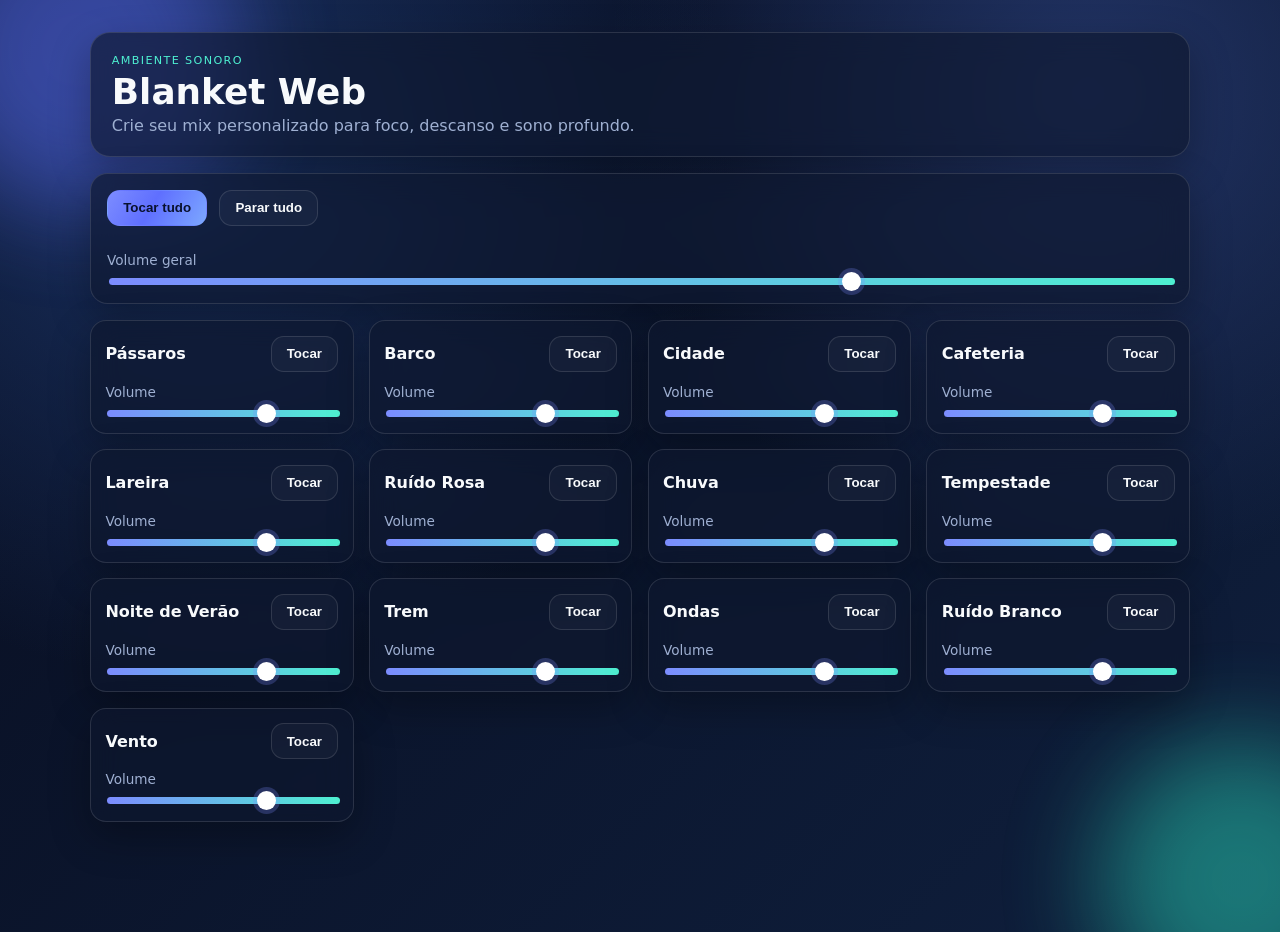
==== docs/index.html @ 37367b25 "Move web UI into docs and modernize sound mixer design" ====
<!doctype html>
<html lang="pt-BR">
  <head>
    <meta charset="UTF-8" />
    <meta name="viewport" content="width=device-width, initial-scale=1.0" />
    <title>Blanket Web</title>
    <meta
      name="description"
      content="Blanket Web: misture sons ambientes online para foco, relaxamento e sono."
    />
    <link rel="stylesheet" href="style.css" />
  </head>
  <body>
    <div class="bg-orb bg-orb--one" aria-hidden="true"></div>
    <div class="bg-orb bg-orb--two" aria-hidden="true"></div>

    <main class="app">
      <header class="app__header glass">
        <p class="eyebrow">Ambiente Sonoro</p>
        <h1>Blanket Web</h1>
        <p class="subtitle">Crie seu mix personalizado para foco, descanso e sono profundo.</p>
      </header>

      <section class="master-controls glass" aria-label="Controles gerais">
        <div class="master-controls__buttons">
          <button id="toggleAll" class="btn btn--primary" type="button">Tocar tudo</button>
          <button id="stopAll" class="btn" type="button">Parar tudo</button>
        </div>
        <label class="volume-control" for="masterVolume">
          <span>Volume geral</span>
          <input id="masterVolume" type="range" min="0" max="100" value="70" />
        </label>
      </section>

      <section>
        <ul id="soundList" class="sound-list" aria-label="Lista de sons"></ul>
      </section>
    </main>

    <template id="soundItemTemplate">
      <li class="sound-card glass">
        <div class="sound-card__top">
          <h2 class="sound-card__title"></h2>
          <button class="btn sound-card__toggle" type="button">Tocar</button>
        </div>
        <label class="volume-control">
          <span>Volume</span>
          <input class="sound-card__volume" type="range" min="0" max="100" value="70" />
        </label>
      </li>
    </template>

    <script src="script.js"></script>
  </body>
</html>
---- docs/style.css ----
:root {
  color-scheme: dark;
  --bg-1: #080d1f;
  --bg-2: #0f1f3d;
  --text: #f8fafc;
  --muted: #9fb0d2;
  --accent: #7c8cff;
  --accent-2: #4ef0d1;
  --border: rgba(255, 255, 255, 0.12);
}

* {
  box-sizing: border-box;
}

body {
  margin: 0;
  min-height: 100vh;
  font-family: Inter, system-ui, -apple-system, Segoe UI, Roboto, sans-serif;
  color: var(--text);
  background: radial-gradient(circle at 15% 15%, #1a3263, transparent 40%),
    radial-gradient(circle at 85% 10%, #223466, transparent 35%),
    linear-gradient(135deg, var(--bg-1), var(--bg-2));
  position: relative;
  overflow-x: hidden;
}

.bg-orb {
  position: fixed;
  border-radius: 50%;
  filter: blur(50px);
  z-index: -1;
  opacity: 0.45;
  animation: float 16s ease-in-out infinite;
}

.bg-orb--one {
  width: 320px;
  height: 320px;
  background: #5f6fff;
  top: -110px;
  left: -80px;
}

.bg-orb--two {
  width: 280px;
  height: 280px;
  background: #2ae2bf;
  bottom: -120px;
  right: -100px;
  animation-delay: -6s;
}

.app {
  width: min(1100px, 92vw);
  margin: 2rem auto;
  display: grid;
  gap: 1rem;
}

.glass {
  background: rgba(14, 24, 47, 0.65);
  border: 1px solid var(--border);
  backdrop-filter: blur(14px);
  box-shadow: 0 15px 40px rgba(0, 0, 0, 0.3);
}

.app__header {
  border-radius: 1.25rem;
  padding: 1.3rem;
}

.eyebrow {
  margin: 0;
  text-transform: uppercase;
  letter-spacing: 0.12em;
  font-size: 0.7rem;
  color: var(--accent-2);
}

.app__header h1 {
  margin: 0.25rem 0;
  font-size: clamp(1.7rem, 2.8vw, 2.5rem);
}

.subtitle {
  margin: 0;
  color: var(--muted);
}

.master-controls {
  border-radius: 1.1rem;
  padding: 1rem;
  display: grid;
  gap: 0.9rem;
}

.master-controls__buttons {
  display: flex;
  gap: 0.75rem;
  flex-wrap: wrap;
}

.btn {
  border: 1px solid var(--border);
  border-radius: 0.8rem;
  background: rgba(255, 255, 255, 0.03);
  color: var(--text);
  padding: 0.6rem 0.95rem;
  font-weight: 600;
  cursor: pointer;
  transition: transform 180ms ease, background-color 180ms ease, border-color 180ms ease;
}

.btn:hover {
  transform: translateY(-1px);
  border-color: rgba(255, 255, 255, 0.25);
}

.btn--primary {
  background: linear-gradient(120deg, var(--accent), #5f6fff 45%, #7da8ff);
  border-color: transparent;
  color: #09112e;
}

.sound-list {
  list-style: none;
  margin: 0;
  padding: 0;
  display: grid;
  grid-template-columns: repeat(auto-fill, minmax(250px, 1fr));
  gap: 0.95rem;
}

.sound-card {
  border-radius: 1rem;
  padding: 0.9rem;
  transform: translateY(8px);
  opacity: 0;
  animation: cardIn 450ms ease forwards;
}

.sound-card__top {
  display: flex;
  justify-content: space-between;
  align-items: center;
  gap: 0.7rem;
}

.sound-card__title {
  margin: 0;
  font-size: 1rem;
}

.sound-card__toggle.is-playing {
  background: linear-gradient(120deg, #25d39d, #22c55e);
  border-color: transparent;
  color: #07271f;
}

.volume-control {
  display: grid;
  gap: 0.5rem;
  margin-top: 0.75rem;
  color: var(--muted);
  font-size: 0.85rem;
}

input[type='range'] {
  -webkit-appearance: none;
  appearance: none;
  width: 100%;
  height: 7px;
  border-radius: 100px;
  background: linear-gradient(90deg, var(--accent), var(--accent-2));
  background-size: 100% 100%;
  outline: none;
}

input[type='range']::-webkit-slider-thumb {
  -webkit-appearance: none;
  appearance: none;
  width: 19px;
  height: 19px;
  border-radius: 50%;
  background: #ffffff;
  box-shadow: 0 0 0 4px rgba(124, 140, 255, 0.25);
}

input[type='range']::-moz-range-thumb {
  width: 19px;
  height: 19px;
  border-radius: 50%;
  border: none;
  background: #ffffff;
  box-shadow: 0 0 0 4px rgba(124, 140, 255, 0.25);
}

@keyframes float {
  0%,
  100% { transform: translateY(0); }
  50% { transform: translateY(18px); }
}

@keyframes cardIn {
  to {
    opacity: 1;
    transform: translateY(0);
  }
}

@media (max-width: 680px) {
  .app {
    margin: 1.1rem auto;
  }

  .master-controls__buttons .btn {
    flex: 1;
  }
}
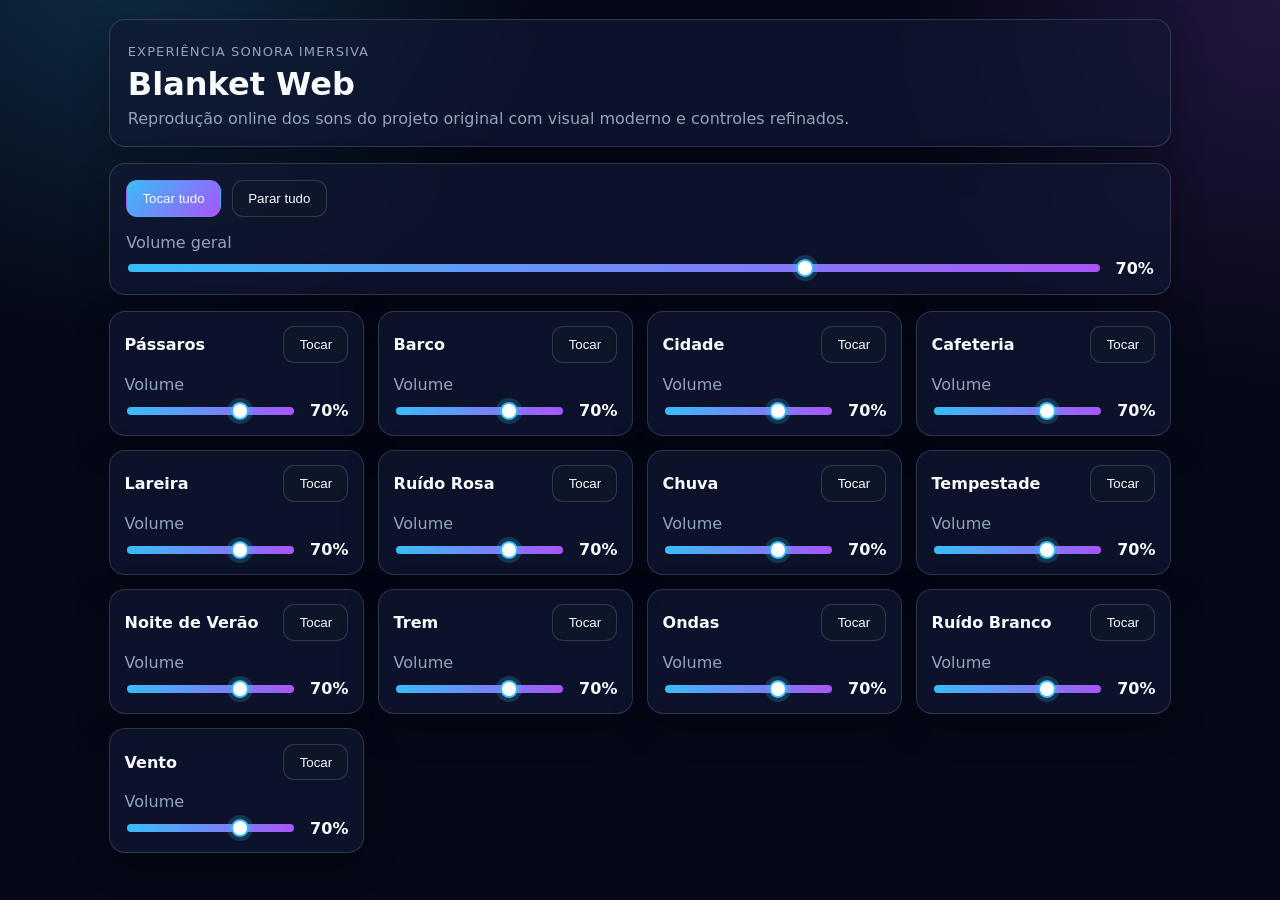
==== commit 1cedc359: "Move web UI to docs and modernize sound mixer design" ====
--- a/docs/index.html
+++ b/docs/index.html
@@ -11,24 +11,25 @@
     <link rel="stylesheet" href="style.css" />
   </head>
   <body>
-    <div class="bg-orb bg-orb--one" aria-hidden="true"></div>
-    <div class="bg-orb bg-orb--two" aria-hidden="true"></div>
-
     <main class="app">
       <header class="app__header glass">
-        <p class="eyebrow">Ambiente Sonoro</p>
+        <p class="eyebrow">Experiência sonora imersiva</p>
         <h1>Blanket Web</h1>
-        <p class="subtitle">Crie seu mix personalizado para foco, descanso e sono profundo.</p>
+        <p>Reprodução online dos sons do projeto original com visual moderno e controles refinados.</p>
       </header>
 
       <section class="master-controls glass" aria-label="Controles gerais">
-        <div class="master-controls__buttons">
+        <div class="master-controls__actions">
           <button id="toggleAll" class="btn btn--primary" type="button">Tocar tudo</button>
           <button id="stopAll" class="btn" type="button">Parar tudo</button>
         </div>
-        <label class="volume-control" for="masterVolume">
+
+        <label class="master-volume" for="masterVolume">
           <span>Volume geral</span>
-          <input id="masterVolume" type="range" min="0" max="100" value="70" />
+          <div class="range-wrap">
+            <input id="masterVolume" type="range" min="0" max="100" value="70" />
+            <output id="masterVolumeValue" for="masterVolume">70%</output>
+          </div>
         </label>
       </section>
 
@@ -43,9 +44,12 @@
           <h2 class="sound-card__title"></h2>
           <button class="btn sound-card__toggle" type="button">Tocar</button>
         </div>
-        <label class="volume-control">
+        <label class="sound-card__volume-wrap">
           <span>Volume</span>
-          <input class="sound-card__volume" type="range" min="0" max="100" value="70" />
+          <div class="range-wrap">
+            <input class="sound-card__volume" type="range" min="0" max="100" value="70" />
+            <output class="sound-card__volume-value">70%</output>
+          </div>
         </label>
       </li>
     </template>
--- a/docs/style.css
+++ b/docs/style.css
@@ -1,126 +1,75 @@
 :root {
   color-scheme: dark;
-  --bg-1: #080d1f;
-  --bg-2: #0f1f3d;
+  --bg: #050816;
+  --surface: rgba(18, 26, 53, 0.65);
+  --surface-hover: rgba(30, 44, 88, 0.72);
+  --border: rgba(148, 163, 184, 0.25);
   --text: #f8fafc;
-  --muted: #9fb0d2;
-  --accent: #7c8cff;
-  --accent-2: #4ef0d1;
-  --border: rgba(255, 255, 255, 0.12);
+  --muted: #94a3b8;
+  --accent: #38bdf8;
+  --accent-2: #a855f7;
+  --success: #34d399;
 }
 
-* {
-  box-sizing: border-box;
-}
+* { box-sizing: border-box; }
 
 body {
   margin: 0;
   min-height: 100vh;
   font-family: Inter, system-ui, -apple-system, Segoe UI, Roboto, sans-serif;
+  background:
+    radial-gradient(45rem 45rem at 10% -10%, rgba(56, 189, 248, 0.22), transparent 60%),
+    radial-gradient(45rem 45rem at 100% 0%, rgba(168, 85, 247, 0.18), transparent 55%),
+    var(--bg);
   color: var(--text);
-  background: radial-gradient(circle at 15% 15%, #1a3263, transparent 40%),
-    radial-gradient(circle at 85% 10%, #223466, transparent 35%),
-    linear-gradient(135deg, var(--bg-1), var(--bg-2));
-  position: relative;
-  overflow-x: hidden;
-}
-
-.bg-orb {
-  position: fixed;
-  border-radius: 50%;
-  filter: blur(50px);
-  z-index: -1;
-  opacity: 0.45;
-  animation: float 16s ease-in-out infinite;
-}
-
-.bg-orb--one {
-  width: 320px;
-  height: 320px;
-  background: #5f6fff;
-  top: -110px;
-  left: -80px;
-}
-
-.bg-orb--two {
-  width: 280px;
-  height: 280px;
-  background: #2ae2bf;
-  bottom: -120px;
-  right: -100px;
-  animation-delay: -6s;
 }
 
 .app {
-  width: min(1100px, 92vw);
-  margin: 2rem auto;
+  max-width: 1100px;
+  margin: 0 auto;
+  padding: 1.2rem;
   display: grid;
   gap: 1rem;
 }
 
 .glass {
-  background: rgba(14, 24, 47, 0.65);
+  background: var(--surface);
   border: 1px solid var(--border);
-  backdrop-filter: blur(14px);
-  box-shadow: 0 15px 40px rgba(0, 0, 0, 0.3);
+  border-radius: 1rem;
+  backdrop-filter: blur(8px);
+  box-shadow: 0 12px 35px rgba(0, 0, 0, 0.25);
 }
 
 .app__header {
-  border-radius: 1.25rem;
-  padding: 1.3rem;
+  padding: 1.1rem;
+  animation: riseIn 0.55s ease;
+}
+.eyebrow { color: var(--accent); margin: 0; font-size: 0.82rem; text-transform: uppercase; letter-spacing: 0.08em; }
+.app__header h1 { margin: 0.35rem 0 0; }
+.app__header p { margin: 0.4rem 0 0; color: var(--muted); }
+
+.master-controls {
+  padding: 1rem;
+  display: grid;
+  gap: 1rem;
+  animation: riseIn 0.65s ease;
 }
 
-.eyebrow {
-  margin: 0;
-  text-transform: uppercase;
-  letter-spacing: 0.12em;
-  font-size: 0.7rem;
-  color: var(--accent-2);
-}
-
-.app__header h1 {
-  margin: 0.25rem 0;
-  font-size: clamp(1.7rem, 2.8vw, 2.5rem);
-}
-
-.subtitle {
-  margin: 0;
-  color: var(--muted);
-}
-
-.master-controls {
-  border-radius: 1.1rem;
-  padding: 1rem;
-  display: grid;
-  gap: 0.9rem;
-}
-
-.master-controls__buttons {
-  display: flex;
-  gap: 0.75rem;
-  flex-wrap: wrap;
-}
+.master-controls__actions { display: flex; flex-wrap: wrap; gap: 0.7rem; }
 
 .btn {
   border: 1px solid var(--border);
-  border-radius: 0.8rem;
-  background: rgba(255, 255, 255, 0.03);
+  background: rgba(15, 23, 42, 0.75);
   color: var(--text);
-  padding: 0.6rem 0.95rem;
-  font-weight: 600;
+  border-radius: 0.7rem;
+  padding: 0.62rem 0.95rem;
   cursor: pointer;
-  transition: transform 180ms ease, background-color 180ms ease, border-color 180ms ease;
+  transition: transform 0.2s ease, box-shadow 0.2s ease, background-color 0.2s ease;
 }
-
-.btn:hover {
-  transform: translateY(-1px);
-  border-color: rgba(255, 255, 255, 0.25);
-}
-
+.btn:hover { transform: translateY(-1px); box-shadow: 0 6px 20px rgba(56, 189, 248, 0.2); }
 .btn--primary {
-  background: linear-gradient(120deg, var(--accent), #5f6fff 45%, #7da8ff);
   border-color: transparent;
-  color: #09112e;
+  background: linear-gradient(135deg, var(--accent), var(--accent-2));
 }
 
 .sound-list {
@@ -128,93 +77,92 @@
   margin: 0;
   padding: 0;
   display: grid;
+  gap: 0.9rem;
   grid-template-columns: repeat(auto-fill, minmax(250px, 1fr));
-  gap: 0.95rem;
 }
 
 .sound-card {
-  border-radius: 1rem;
   padding: 0.9rem;
-  transform: translateY(8px);
-  opacity: 0;
-  animation: cardIn 450ms ease forwards;
+  display: grid;
+  gap: 0.75rem;
+  transition: transform 0.2s ease, background-color 0.2s ease, border-color 0.2s ease;
+  animation: riseIn 0.5s ease both;
+}
+.sound-card:hover {
+  transform: translateY(-3px);
+  background: var(--surface-hover);
+}
+.sound-card.is-playing {
+  border-color: rgba(52, 211, 153, 0.65);
+  box-shadow: 0 0 0 1px rgba(52, 211, 153, 0.25), 0 14px 30px rgba(16, 185, 129, 0.15);
 }
 
 .sound-card__top {
   display: flex;
   justify-content: space-between;
   align-items: center;
-  gap: 0.7rem;
+  gap: 0.5rem;
+}
+.sound-card__title { margin: 0; font-size: 1rem; }
+
+.sound-card__toggle.is-playing {
+  background: rgba(16, 185, 129, 0.25);
+  border-color: rgba(52, 211, 153, 0.75);
 }
 
-.sound-card__title {
-  margin: 0;
-  font-size: 1rem;
+.sound-card__volume-wrap,
+.master-volume {
+  display: grid;
+  gap: 0.45rem;
+  color: var(--muted);
 }
 
-.sound-card__toggle.is-playing {
-  background: linear-gradient(120deg, #25d39d, #22c55e);
-  border-color: transparent;
-  color: #07271f;
+.range-wrap {
+  display: grid;
+  grid-template-columns: 1fr auto;
+  gap: 0.7rem;
+  align-items: center;
 }
 
-.volume-control {
-  display: grid;
-  gap: 0.5rem;
-  margin-top: 0.75rem;
-  color: var(--muted);
-  font-size: 0.85rem;
+output {
+  min-width: 2.8rem;
+  text-align: right;
+  font-weight: 600;
+  color: var(--text);
 }
 
 input[type='range'] {
-  -webkit-appearance: none;
+  width: 100%;
   appearance: none;
-  width: 100%;
-  height: 7px;
-  border-radius: 100px;
+  height: 8px;
+  border-radius: 999px;
   background: linear-gradient(90deg, var(--accent), var(--accent-2));
-  background-size: 100% 100%;
   outline: none;
 }
-
 input[type='range']::-webkit-slider-thumb {
-  -webkit-appearance: none;
   appearance: none;
-  width: 19px;
-  height: 19px;
+  width: 18px;
+  height: 18px;
   border-radius: 50%;
-  background: #ffffff;
-  box-shadow: 0 0 0 4px rgba(124, 140, 255, 0.25);
+  background: #fff;
+  border: 2px solid var(--accent);
+  box-shadow: 0 0 0 4px rgba(56, 189, 248, 0.2);
+}
+input[type='range']::-moz-range-thumb {
+  width: 18px;
+  height: 18px;
+  border-radius: 50%;
+  background: #fff;
+  border: 2px solid var(--accent);
+  box-shadow: 0 0 0 4px rgba(56, 189, 248, 0.2);
 }
 
-input[type='range']::-moz-range-thumb {
-  width: 19px;
-  height: 19px;
-  border-radius: 50%;
-  border: none;
-  background: #ffffff;
-  box-shadow: 0 0 0 4px rgba(124, 140, 255, 0.25);
+@keyframes riseIn {
+  from { opacity: 0; transform: translateY(12px); }
+  to { opacity: 1; transform: translateY(0); }
 }
 
-@keyframes float {
-  0%,
-  100% { transform: translateY(0); }
-  50% { transform: translateY(18px); }
+@media (max-width: 640px) {
+  .btn { width: 100%; }
+  .master-controls__actions { display: grid; grid-template-columns: 1fr; }
 }
-
-@keyframes cardIn {
-  to {
-    opacity: 1;
-    transform: translateY(0);
-  }
-}
-
-@media (max-width: 680px) {
-  .app {
-    margin: 1.1rem auto;
-  }
-
-  .master-controls__buttons .btn {
-    flex: 1;
-  }
-}
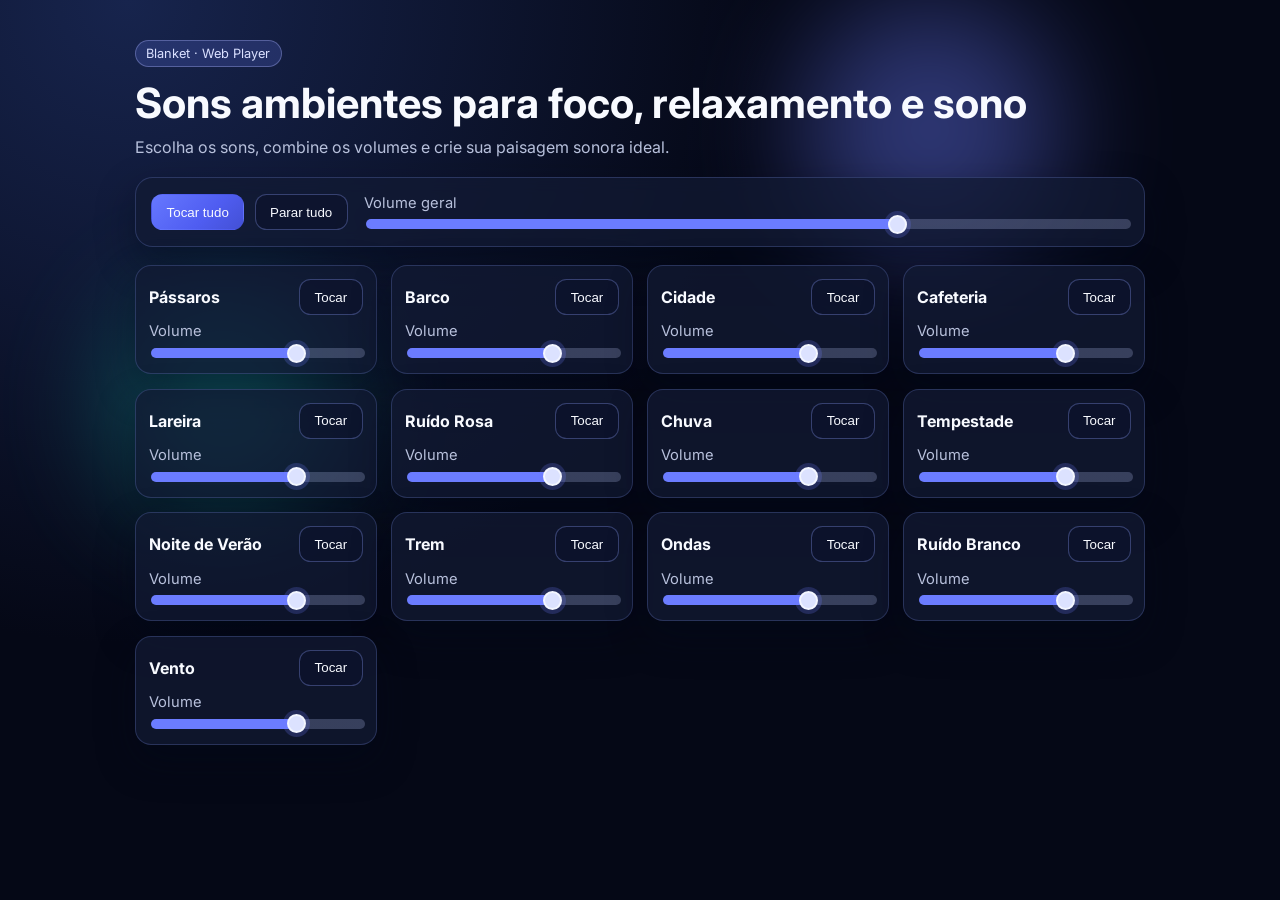
==== commit 5c7b2ed4: "Move web player to docs and modernize UI" ====
--- a/docs/index.html
+++ b/docs/index.html
@@ -8,28 +8,36 @@
       name="description"
       content="Blanket Web: misture sons ambientes online para foco, relaxamento e sono."
     />
+    <link rel="preconnect" href="https://fonts.googleapis.com" />
+    <link rel="preconnect" href="https://fonts.gstatic.com" crossorigin />
+    <link
+      href="https://fonts.googleapis.com/css2?family=Inter:wght@400;500;600;700&display=swap"
+      rel="stylesheet"
+    />
     <link rel="stylesheet" href="style.css" />
   </head>
   <body>
     <main class="app">
-      <header class="app__header glass">
-        <p class="eyebrow">Experiência sonora imersiva</p>
-        <h1>Blanket Web</h1>
-        <p>Reprodução online dos sons do projeto original com visual moderno e controles refinados.</p>
+      <div class="bg-orb bg-orb--a" aria-hidden="true"></div>
+      <div class="bg-orb bg-orb--b" aria-hidden="true"></div>
+
+      <header class="app__header">
+        <p class="app__badge">Blanket · Web Player</p>
+        <h1>Sons ambientes para foco, relaxamento e sono</h1>
+        <p class="app__subtitle">
+          Escolha os sons, combine os volumes e crie sua paisagem sonora ideal.
+        </p>
       </header>
 
-      <section class="master-controls glass" aria-label="Controles gerais">
+      <section class="master-controls" aria-label="Controles gerais">
         <div class="master-controls__actions">
           <button id="toggleAll" class="btn btn--primary" type="button">Tocar tudo</button>
           <button id="stopAll" class="btn" type="button">Parar tudo</button>
         </div>
 
-        <label class="master-volume" for="masterVolume">
+        <label class="volume-group" for="masterVolume">
           <span>Volume geral</span>
-          <div class="range-wrap">
-            <input id="masterVolume" type="range" min="0" max="100" value="70" />
-            <output id="masterVolumeValue" for="masterVolume">70%</output>
-          </div>
+          <input id="masterVolume" class="volume-slider" type="range" min="0" max="100" value="70" />
         </label>
       </section>
 
@@ -39,17 +47,14 @@
     </main>
 
     <template id="soundItemTemplate">
-      <li class="sound-card glass">
+      <li class="sound-card">
         <div class="sound-card__top">
           <h2 class="sound-card__title"></h2>
           <button class="btn sound-card__toggle" type="button">Tocar</button>
         </div>
-        <label class="sound-card__volume-wrap">
+        <label class="volume-group">
           <span>Volume</span>
-          <div class="range-wrap">
-            <input class="sound-card__volume" type="range" min="0" max="100" value="70" />
-            <output class="sound-card__volume-value">70%</output>
-          </div>
+          <input class="sound-card__volume volume-slider" type="range" min="0" max="100" value="70" />
         </label>
       </li>
     </template>
--- a/docs/style.css
+++ b/docs/style.css
@@ -1,75 +1,126 @@
 :root {
   color-scheme: dark;
   --bg: #050816;
-  --surface: rgba(18, 26, 53, 0.65);
-  --surface-hover: rgba(30, 44, 88, 0.72);
-  --border: rgba(148, 163, 184, 0.25);
-  --text: #f8fafc;
-  --muted: #94a3b8;
-  --accent: #38bdf8;
-  --accent-2: #a855f7;
-  --success: #34d399;
-}
-
-* { box-sizing: border-box; }
+  --bg-soft: #111830;
+  --surface: rgba(18, 26, 52, 0.74);
+  --surface-border: rgba(138, 161, 255, 0.22);
+  --text: #f8faff;
+  --muted: #b8c1dc;
+  --accent: #6b7cff;
+  --accent-2: #14b8a6;
+  --shadow: 0 16px 38px rgba(3, 8, 24, 0.45);
+}
+
+* {
+  box-sizing: border-box;
+}
 
 body {
   margin: 0;
   min-height: 100vh;
   font-family: Inter, system-ui, -apple-system, Segoe UI, Roboto, sans-serif;
-  background:
-    radial-gradient(45rem 45rem at 10% -10%, rgba(56, 189, 248, 0.22), transparent 60%),
-    radial-gradient(45rem 45rem at 100% 0%, rgba(168, 85, 247, 0.18), transparent 55%),
-    var(--bg);
+  background: radial-gradient(circle at 10% 0%, #17244d 0%, var(--bg) 44%);
   color: var(--text);
 }
 
 .app {
-  max-width: 1100px;
+  position: relative;
+  max-width: 1050px;
   margin: 0 auto;
-  padding: 1.2rem;
+  padding: 2.5rem 1.25rem 2rem;
+}
+
+.bg-orb {
+  position: absolute;
+  border-radius: 50%;
+  filter: blur(58px);
+  pointer-events: none;
+  opacity: 0.4;
+  animation: drift 14s ease-in-out infinite alternate;
+}
+
+.bg-orb--a {
+  width: 260px;
+  height: 260px;
+  right: 10%;
+  top: 0;
+  background: var(--accent);
+}
+
+.bg-orb--b {
+  width: 220px;
+  height: 220px;
+  left: 0;
+  top: 38%;
+  background: var(--accent-2);
+  animation-delay: 2.8s;
+}
+
+.app__header {
+  margin-bottom: 1.3rem;
+  animation: riseIn 0.65s ease both;
+}
+
+.app__badge {
+  margin: 0;
+  width: fit-content;
+  padding: 0.3rem 0.65rem;
+  border-radius: 999px;
+  background: rgba(107, 124, 255, 0.2);
+  border: 1px solid rgba(174, 184, 255, 0.35);
+  color: #dae0ff;
+  font-size: 0.8rem;
+}
+
+.app__header h1 {
+  margin: 0.7rem 0 0;
+  font-size: clamp(1.6rem, 1.2rem + 2.3vw, 2.6rem);
+}
+
+.app__subtitle {
+  margin-top: 0.55rem;
+  color: var(--muted);
+  max-width: 62ch;
+}
+
+.master-controls {
   display: grid;
   gap: 1rem;
-}
-
-.glass {
+  grid-template-columns: auto 1fr;
+  align-items: center;
   background: var(--surface);
-  border: 1px solid var(--border);
-  border-radius: 1rem;
+  border: 1px solid var(--surface-border);
+  border-radius: 1.1rem;
   backdrop-filter: blur(8px);
-  box-shadow: 0 12px 35px rgba(0, 0, 0, 0.25);
-}
-
-.app__header {
-  padding: 1.1rem;
-  animation: riseIn 0.55s ease;
-}
-.eyebrow { color: var(--accent); margin: 0; font-size: 0.82rem; text-transform: uppercase; letter-spacing: 0.08em; }
-.app__header h1 { margin: 0.35rem 0 0; }
-.app__header p { margin: 0.4rem 0 0; color: var(--muted); }
-
-.master-controls {
-  padding: 1rem;
-  display: grid;
-  gap: 1rem;
-  animation: riseIn 0.65s ease;
-}
-
-.master-controls__actions { display: flex; flex-wrap: wrap; gap: 0.7rem; }
+  box-shadow: var(--shadow);
+  padding: 0.95rem;
+  margin-bottom: 1.1rem;
+  animation: riseIn 0.7s ease both;
+}
+
+.master-controls__actions {
+  display: flex;
+  gap: 0.65rem;
+}
 
 .btn {
-  border: 1px solid var(--border);
-  background: rgba(15, 23, 42, 0.75);
+  border: 1px solid rgba(143, 163, 255, 0.32);
+  background: rgba(13, 20, 44, 0.64);
   color: var(--text);
-  border-radius: 0.7rem;
-  padding: 0.62rem 0.95rem;
+  border-radius: 0.72rem;
+  padding: 0.6rem 0.9rem;
   cursor: pointer;
-  transition: transform 0.2s ease, box-shadow 0.2s ease, background-color 0.2s ease;
-}
-.btn:hover { transform: translateY(-1px); box-shadow: 0 6px 20px rgba(56, 189, 248, 0.2); }
+  transition: transform 120ms ease, background 180ms ease, border-color 180ms ease;
+}
+
+.btn:hover {
+  transform: translateY(-1px);
+  background: rgba(23, 31, 66, 0.85);
+}
+
 .btn--primary {
   border-color: transparent;
-  background: linear-gradient(135deg, var(--accent), var(--accent-2));
+  background: linear-gradient(135deg, #6678ff, #4f5df1 60%, #4350d5);
 }
 
 .sound-list {
@@ -78,23 +129,16 @@
   padding: 0;
   display: grid;
   gap: 0.9rem;
-  grid-template-columns: repeat(auto-fill, minmax(250px, 1fr));
+  grid-template-columns: repeat(auto-fill, minmax(235px, 1fr));
 }
 
 .sound-card {
-  padding: 0.9rem;
-  display: grid;
-  gap: 0.75rem;
-  transition: transform 0.2s ease, background-color 0.2s ease, border-color 0.2s ease;
+  background: var(--surface);
+  border: 1px solid var(--surface-border);
+  border-radius: 1rem;
+  padding: 0.82rem;
+  box-shadow: var(--shadow);
   animation: riseIn 0.5s ease both;
-}
-.sound-card:hover {
-  transform: translateY(-3px);
-  background: var(--surface-hover);
-}
-.sound-card.is-playing {
-  border-color: rgba(52, 211, 153, 0.65);
-  box-shadow: 0 0 0 1px rgba(52, 211, 153, 0.25), 0 14px 30px rgba(16, 185, 129, 0.15);
 }
 
 .sound-card__top {
@@ -102,67 +146,93 @@
   justify-content: space-between;
   align-items: center;
   gap: 0.5rem;
-}
-.sound-card__title { margin: 0; font-size: 1rem; }
+  margin-bottom: 0.45rem;
+}
+
+.sound-card__title {
+  margin: 0;
+  font-size: 1rem;
+}
 
 .sound-card__toggle.is-playing {
-  background: rgba(16, 185, 129, 0.25);
-  border-color: rgba(52, 211, 153, 0.75);
-}
-
-.sound-card__volume-wrap,
-.master-volume {
+  background: linear-gradient(145deg, #059669, #10b981);
+  border-color: rgba(94, 246, 184, 0.45);
+}
+
+.volume-group {
   display: grid;
-  gap: 0.45rem;
+  gap: 0.35rem;
   color: var(--muted);
-}
-
-.range-wrap {
-  display: grid;
-  grid-template-columns: 1fr auto;
-  gap: 0.7rem;
-  align-items: center;
-}
-
-output {
-  min-width: 2.8rem;
-  text-align: right;
-  font-weight: 600;
-  color: var(--text);
-}
-
-input[type='range'] {
+  font-size: 0.92rem;
+}
+
+.volume-slider {
   width: 100%;
   appearance: none;
-  height: 8px;
+  height: 10px;
   border-radius: 999px;
-  background: linear-gradient(90deg, var(--accent), var(--accent-2));
+  background: linear-gradient(
+    90deg,
+    var(--accent) 0%,
+    var(--accent) var(--fill, 70%),
+    rgba(182, 194, 240, 0.25) var(--fill, 70%),
+    rgba(182, 194, 240, 0.25) 100%
+  );
   outline: none;
 }
-input[type='range']::-webkit-slider-thumb {
+
+.volume-slider::-webkit-slider-thumb {
   appearance: none;
-  width: 18px;
-  height: 18px;
+  width: 19px;
+  height: 19px;
   border-radius: 50%;
-  background: #fff;
-  border: 2px solid var(--accent);
-  box-shadow: 0 0 0 4px rgba(56, 189, 248, 0.2);
-}
-input[type='range']::-moz-range-thumb {
-  width: 18px;
-  height: 18px;
+  border: 2px solid #f3f6ff;
+  background: #dce2ff;
+  box-shadow: 0 0 0 4px rgba(108, 124, 255, 0.22);
+}
+
+.volume-slider::-moz-range-thumb {
+  width: 19px;
+  height: 19px;
   border-radius: 50%;
-  background: #fff;
-  border: 2px solid var(--accent);
-  box-shadow: 0 0 0 4px rgba(56, 189, 248, 0.2);
+  border: 2px solid #f3f6ff;
+  background: #dce2ff;
+  box-shadow: 0 0 0 4px rgba(108, 124, 255, 0.22);
 }
 
 @keyframes riseIn {
-  from { opacity: 0; transform: translateY(12px); }
-  to { opacity: 1; transform: translateY(0); }
-}
-
-@media (max-width: 640px) {
-  .btn { width: 100%; }
-  .master-controls__actions { display: grid; grid-template-columns: 1fr; }
-}
+  from {
+    opacity: 0;
+    transform: translateY(12px);
+  }
+
+  to {
+    opacity: 1;
+    transform: translateY(0);
+  }
+}
+
+@keyframes drift {
+  from {
+    transform: translate3d(0, 0, 0) scale(0.96);
+  }
+
+  to {
+    transform: translate3d(8px, 20px, 0) scale(1.06);
+  }
+}
+
+@media (max-width: 700px) {
+  .master-controls {
+    grid-template-columns: 1fr;
+  }
+
+  .master-controls__actions {
+    display: grid;
+    grid-template-columns: 1fr;
+  }
+
+  .btn {
+    width: 100%;
+  }
+}
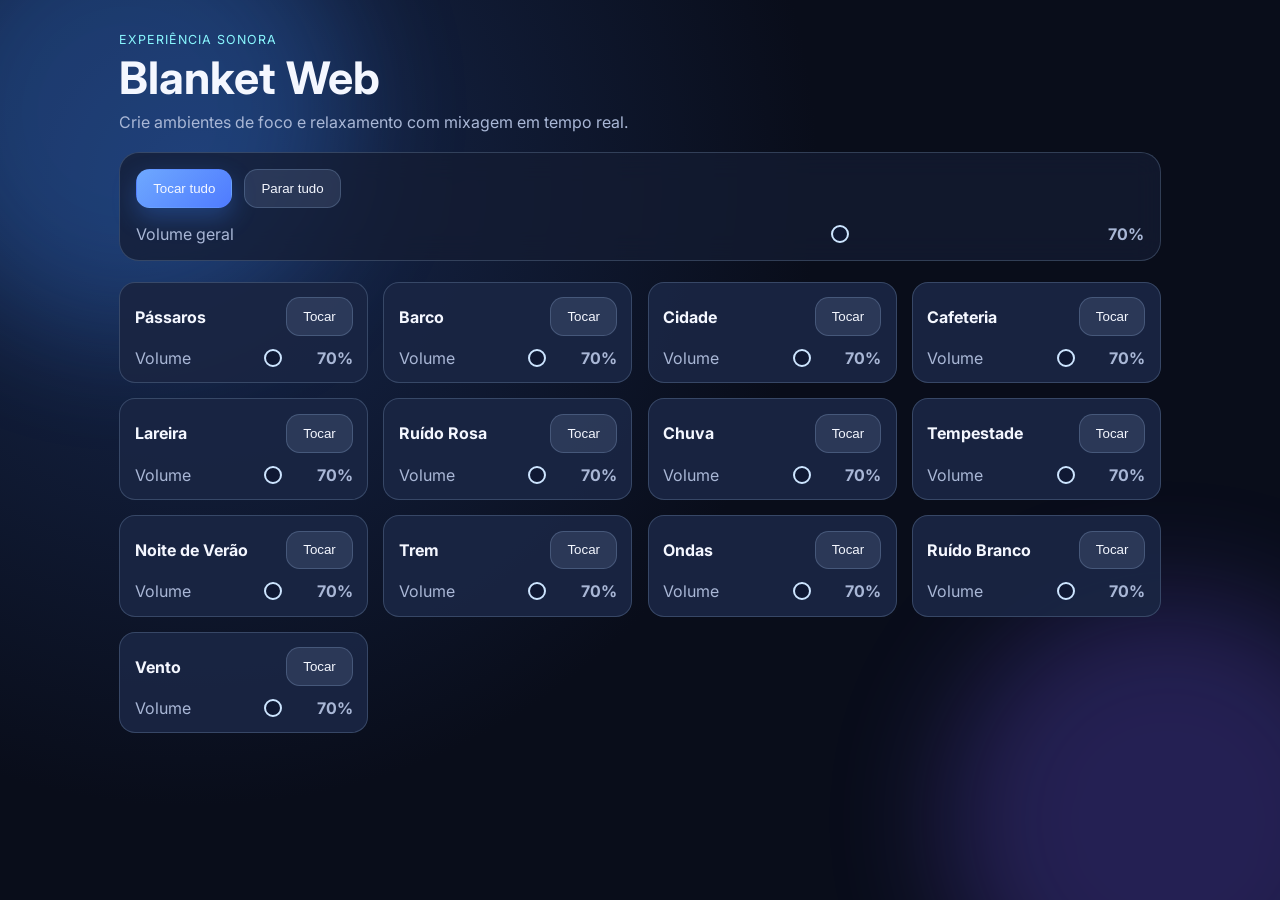
==== commit c53b0384: "Move web files to docs and modernize UI" ====
--- a/docs/index.html
+++ b/docs/index.html
@@ -17,27 +17,25 @@
     <link rel="stylesheet" href="style.css" />
   </head>
   <body>
+    <div class="bg-glow bg-glow--1" aria-hidden="true"></div>
+    <div class="bg-glow bg-glow--2" aria-hidden="true"></div>
+
     <main class="app">
-      <div class="bg-orb bg-orb--a" aria-hidden="true"></div>
-      <div class="bg-orb bg-orb--b" aria-hidden="true"></div>
-
       <header class="app__header">
-        <p class="app__badge">Blanket · Web Player</p>
-        <h1>Sons ambientes para foco, relaxamento e sono</h1>
-        <p class="app__subtitle">
-          Escolha os sons, combine os volumes e crie sua paisagem sonora ideal.
-        </p>
+        <p class="eyebrow">Experiência sonora</p>
+        <h1>Blanket Web</h1>
+        <p class="lead">Crie ambientes de foco e relaxamento com mixagem em tempo real.</p>
       </header>
 
       <section class="master-controls" aria-label="Controles gerais">
-        <div class="master-controls__actions">
+        <div class="master-controls__buttons">
           <button id="toggleAll" class="btn btn--primary" type="button">Tocar tudo</button>
-          <button id="stopAll" class="btn" type="button">Parar tudo</button>
+          <button id="stopAll" class="btn btn--secondary" type="button">Parar tudo</button>
         </div>
-
-        <label class="volume-group" for="masterVolume">
+        <label class="master-volume" for="masterVolume">
           <span>Volume geral</span>
-          <input id="masterVolume" class="volume-slider" type="range" min="0" max="100" value="70" />
+          <input id="masterVolume" type="range" min="0" max="100" value="70" />
+          <strong id="masterVolumeValue">70%</strong>
         </label>
       </section>
 
@@ -50,11 +48,12 @@
       <li class="sound-card">
         <div class="sound-card__top">
           <h2 class="sound-card__title"></h2>
-          <button class="btn sound-card__toggle" type="button">Tocar</button>
+          <button class="btn btn--chip sound-card__toggle" type="button">Tocar</button>
         </div>
-        <label class="volume-group">
+        <label class="sound-card__volume-wrap">
           <span>Volume</span>
-          <input class="sound-card__volume volume-slider" type="range" min="0" max="100" value="70" />
+          <input class="sound-card__volume" type="range" min="0" max="100" value="70" />
+          <strong class="sound-card__volume-value">70%</strong>
         </label>
       </li>
     </template>
--- a/docs/style.css
+++ b/docs/style.css
@@ -1,14 +1,14 @@
 :root {
   color-scheme: dark;
-  --bg: #050816;
-  --bg-soft: #111830;
-  --surface: rgba(18, 26, 52, 0.74);
-  --surface-border: rgba(138, 161, 255, 0.22);
-  --text: #f8faff;
-  --muted: #b8c1dc;
-  --accent: #6b7cff;
-  --accent-2: #14b8a6;
-  --shadow: 0 16px 38px rgba(3, 8, 24, 0.45);
+  --bg: #090d1a;
+  --surface: rgba(20, 28, 50, 0.76);
+  --surface-strong: rgba(26, 37, 67, 0.95);
+  --border: rgba(180, 212, 255, 0.2);
+  --text: #f4f7ff;
+  --muted: #a9b7d6;
+  --accent: #6ea8fe;
+  --accent-2: #89f7fe;
+  --success: #23d18b;
 }
 
 * {
@@ -18,109 +18,119 @@
 body {
   margin: 0;
   min-height: 100vh;
-  font-family: Inter, system-ui, -apple-system, Segoe UI, Roboto, sans-serif;
-  background: radial-gradient(circle at 10% 0%, #17244d 0%, var(--bg) 44%);
+  font-family: 'Inter', system-ui, -apple-system, Segoe UI, Roboto, sans-serif;
   color: var(--text);
+  background: radial-gradient(circle at 15% 20%, #17284e 0%, var(--bg) 48%),
+    radial-gradient(circle at 80% -10%, #243363 0%, transparent 40%), var(--bg);
+}
+
+.bg-glow {
+  position: fixed;
+  width: 28rem;
+  aspect-ratio: 1;
+  border-radius: 999px;
+  filter: blur(60px);
+  opacity: 0.25;
+  pointer-events: none;
+  animation: float 12s ease-in-out infinite alternate;
+}
+
+.bg-glow--1 {
+  background: #3c8dff;
+  top: -7rem;
+  left: -6rem;
+}
+
+.bg-glow--2 {
+  background: #7a5cff;
+  bottom: -9rem;
+  right: -7rem;
+  animation-delay: 2.4s;
 }
 
 .app {
   position: relative;
-  max-width: 1050px;
+  z-index: 1;
+  max-width: 1080px;
   margin: 0 auto;
-  padding: 2.5rem 1.25rem 2rem;
-}
-
-.bg-orb {
-  position: absolute;
-  border-radius: 50%;
-  filter: blur(58px);
-  pointer-events: none;
-  opacity: 0.4;
-  animation: drift 14s ease-in-out infinite alternate;
-}
-
-.bg-orb--a {
-  width: 260px;
-  height: 260px;
-  right: 10%;
-  top: 0;
-  background: var(--accent);
-}
-
-.bg-orb--b {
-  width: 220px;
-  height: 220px;
-  left: 0;
-  top: 38%;
-  background: var(--accent-2);
-  animation-delay: 2.8s;
+  padding: 2rem 1.2rem 3rem;
 }
 
 .app__header {
-  margin-bottom: 1.3rem;
-  animation: riseIn 0.65s ease both;
-}
-
-.app__badge {
-  margin: 0;
-  width: fit-content;
-  padding: 0.3rem 0.65rem;
-  border-radius: 999px;
-  background: rgba(107, 124, 255, 0.2);
-  border: 1px solid rgba(174, 184, 255, 0.35);
-  color: #dae0ff;
-  font-size: 0.8rem;
+  margin-bottom: 1.25rem;
+}
+
+.eyebrow {
+  margin: 0;
+  color: var(--accent-2);
+  letter-spacing: 0.08em;
+  text-transform: uppercase;
+  font-size: 0.78rem;
 }
 
 .app__header h1 {
-  margin: 0.7rem 0 0;
-  font-size: clamp(1.6rem, 1.2rem + 2.3vw, 2.6rem);
-}
-
-.app__subtitle {
-  margin-top: 0.55rem;
+  margin: 0.25rem 0 0;
+  font-size: clamp(2rem, 4vw, 2.8rem);
+}
+
+.lead {
   color: var(--muted);
-  max-width: 62ch;
+  margin-top: 0.45rem;
 }
 
 .master-controls {
   display: grid;
+  grid-template-columns: 1fr;
   gap: 1rem;
-  grid-template-columns: auto 1fr;
-  align-items: center;
   background: var(--surface);
-  border: 1px solid var(--surface-border);
-  border-radius: 1.1rem;
-  backdrop-filter: blur(8px);
-  box-shadow: var(--shadow);
-  padding: 0.95rem;
-  margin-bottom: 1.1rem;
-  animation: riseIn 0.7s ease both;
-}
-
-.master-controls__actions {
+  border: 1px solid var(--border);
+  backdrop-filter: blur(14px);
+  border-radius: 1.25rem;
+  padding: 1rem;
+  margin-bottom: 1.3rem;
+}
+
+.master-controls__buttons {
   display: flex;
-  gap: 0.65rem;
+  gap: 0.75rem;
+  flex-wrap: wrap;
 }
 
 .btn {
-  border: 1px solid rgba(143, 163, 255, 0.32);
-  background: rgba(13, 20, 44, 0.64);
+  border: 1px solid transparent;
   color: var(--text);
-  border-radius: 0.72rem;
-  padding: 0.6rem 0.9rem;
+  border-radius: 0.85rem;
+  padding: 0.68rem 1rem;
   cursor: pointer;
-  transition: transform 120ms ease, background 180ms ease, border-color 180ms ease;
+  transition: transform 0.15s ease, box-shadow 0.2s ease, background 0.2s ease;
 }
 
 .btn:hover {
   transform: translateY(-1px);
-  background: rgba(23, 31, 66, 0.85);
+}
+
+.btn:active {
+  transform: translateY(0);
 }
 
 .btn--primary {
-  border-color: transparent;
-  background: linear-gradient(135deg, #6678ff, #4f5df1 60%, #4350d5);
+  background: linear-gradient(135deg, var(--accent), #4f7bff);
+  box-shadow: 0 10px 25px rgba(61, 132, 255, 0.3);
+}
+
+.btn--secondary,
+.btn--chip {
+  background: rgba(178, 203, 248, 0.13);
+  border-color: var(--border);
+}
+
+.master-volume,
+.sound-card__volume-wrap {
+  display: grid;
+  grid-template-columns: auto 1fr auto;
+  gap: 0.65rem;
+  align-items: center;
+  color: var(--muted);
 }
 
 .sound-list {
@@ -128,17 +138,16 @@
   margin: 0;
   padding: 0;
   display: grid;
-  gap: 0.9rem;
+  gap: 0.95rem;
   grid-template-columns: repeat(auto-fill, minmax(235px, 1fr));
 }
 
 .sound-card {
-  background: var(--surface);
-  border: 1px solid var(--surface-border);
+  background: var(--surface-strong);
+  border: 1px solid var(--border);
   border-radius: 1rem;
-  padding: 0.82rem;
-  box-shadow: var(--shadow);
-  animation: riseIn 0.5s ease both;
+  padding: 0.9rem;
+  animation: rise-in 0.4s ease both;
 }
 
 .sound-card__top {
@@ -146,7 +155,7 @@
   justify-content: space-between;
   align-items: center;
   gap: 0.5rem;
-  margin-bottom: 0.45rem;
+  margin-bottom: 0.75rem;
 }
 
 .sound-card__title {
@@ -155,79 +164,57 @@
 }
 
 .sound-card__toggle.is-playing {
-  background: linear-gradient(145deg, #059669, #10b981);
-  border-color: rgba(94, 246, 184, 0.45);
-}
-
-.volume-group {
-  display: grid;
-  gap: 0.35rem;
-  color: var(--muted);
-  font-size: 0.92rem;
-}
-
-.volume-slider {
+  background: color-mix(in srgb, var(--success) 30%, transparent);
+  border-color: color-mix(in srgb, var(--success) 70%, white);
+}
+
+input[type='range'] {
+  --track: rgba(204, 226, 255, 0.25);
+  --fill: linear-gradient(90deg, var(--accent), var(--accent-2));
+  -webkit-appearance: none;
+  appearance: none;
   width: 100%;
+  height: 7px;
+  border-radius: 999px;
+  background: linear-gradient(var(--fill)) 0 / var(--percent, 70%) 100% no-repeat, var(--track);
+}
+
+input[type='range']::-webkit-slider-thumb {
+  -webkit-appearance: none;
   appearance: none;
-  height: 10px;
-  border-radius: 999px;
-  background: linear-gradient(
-    90deg,
-    var(--accent) 0%,
-    var(--accent) var(--fill, 70%),
-    rgba(182, 194, 240, 0.25) var(--fill, 70%),
-    rgba(182, 194, 240, 0.25) 100%
-  );
-  outline: none;
-}
-
-.volume-slider::-webkit-slider-thumb {
-  appearance: none;
-  width: 19px;
-  height: 19px;
+  width: 18px;
+  height: 18px;
   border-radius: 50%;
-  border: 2px solid #f3f6ff;
-  background: #dce2ff;
-  box-shadow: 0 0 0 4px rgba(108, 124, 255, 0.22);
-}
-
-.volume-slider::-moz-range-thumb {
-  width: 19px;
-  height: 19px;
+  border: 2px solid #cde5ff;
+  background: #0f1833;
+}
+
+input[type='range']::-moz-range-thumb {
+  width: 18px;
+  height: 18px;
   border-radius: 50%;
-  border: 2px solid #f3f6ff;
-  background: #dce2ff;
-  box-shadow: 0 0 0 4px rgba(108, 124, 255, 0.22);
-}
-
-@keyframes riseIn {
+  border: 2px solid #cde5ff;
+  background: #0f1833;
+}
+
+@keyframes float {
+  from { transform: translate3d(0, 0, 0); }
+  to { transform: translate3d(2rem, 2rem, 0); }
+}
+
+@keyframes rise-in {
   from {
     opacity: 0;
-    transform: translateY(12px);
-  }
-
+    transform: translateY(8px);
+  }
   to {
     opacity: 1;
     transform: translateY(0);
   }
 }
 
-@keyframes drift {
-  from {
-    transform: translate3d(0, 0, 0) scale(0.96);
-  }
-
-  to {
-    transform: translate3d(8px, 20px, 0) scale(1.06);
-  }
-}
-
-@media (max-width: 700px) {
-  .master-controls {
-    grid-template-columns: 1fr;
-  }
-
-  .master-controls__actions {
+@media (max-width: 640px) {
+  .master-controls__buttons {
     display: grid;
     grid-template-columns: 1fr;
   }
@@ -235,4 +222,10 @@
   .btn {
     width: 100%;
   }
-}
+
+  .master-volume,
+  .sound-card__volume-wrap {
+    grid-template-columns: 1fr;
+    gap: 0.4rem;
+  }
+}
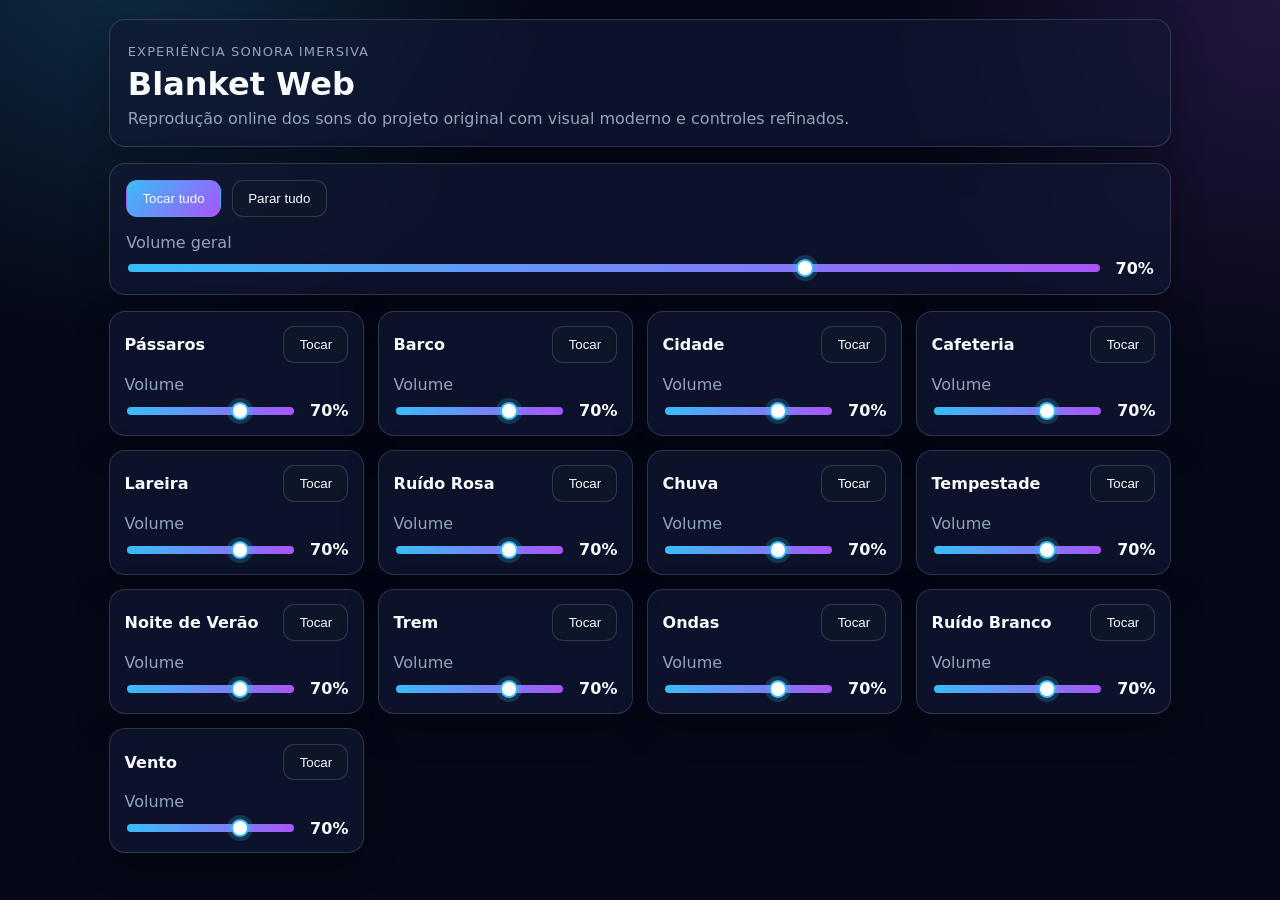
==== commit 0d1e3d3e: "Merge pull request #7 from JohnWiliam/codex/move-files-to-docs-and-update-design-w97dch Move web UI " ====
--- a/docs/index.html
+++ b/docs/index.html
@@ -8,34 +8,28 @@
       name="description"
       content="Blanket Web: misture sons ambientes online para foco, relaxamento e sono."
     />
-    <link rel="preconnect" href="https://fonts.googleapis.com" />
-    <link rel="preconnect" href="https://fonts.gstatic.com" crossorigin />
-    <link
-      href="https://fonts.googleapis.com/css2?family=Inter:wght@400;500;600;700&display=swap"
-      rel="stylesheet"
-    />
     <link rel="stylesheet" href="style.css" />
   </head>
   <body>
-    <div class="bg-glow bg-glow--1" aria-hidden="true"></div>
-    <div class="bg-glow bg-glow--2" aria-hidden="true"></div>
-
     <main class="app">
-      <header class="app__header">
-        <p class="eyebrow">Experiência sonora</p>
+      <header class="app__header glass">
+        <p class="eyebrow">Experiência sonora imersiva</p>
         <h1>Blanket Web</h1>
-        <p class="lead">Crie ambientes de foco e relaxamento com mixagem em tempo real.</p>
+        <p>Reprodução online dos sons do projeto original com visual moderno e controles refinados.</p>
       </header>
 
-      <section class="master-controls" aria-label="Controles gerais">
-        <div class="master-controls__buttons">
+      <section class="master-controls glass" aria-label="Controles gerais">
+        <div class="master-controls__actions">
           <button id="toggleAll" class="btn btn--primary" type="button">Tocar tudo</button>
-          <button id="stopAll" class="btn btn--secondary" type="button">Parar tudo</button>
+          <button id="stopAll" class="btn" type="button">Parar tudo</button>
         </div>
+
         <label class="master-volume" for="masterVolume">
           <span>Volume geral</span>
-          <input id="masterVolume" type="range" min="0" max="100" value="70" />
-          <strong id="masterVolumeValue">70%</strong>
+          <div class="range-wrap">
+            <input id="masterVolume" type="range" min="0" max="100" value="70" />
+            <output id="masterVolumeValue" for="masterVolume">70%</output>
+          </div>
         </label>
       </section>
 
@@ -45,15 +39,17 @@
     </main>
 
     <template id="soundItemTemplate">
-      <li class="sound-card">
+      <li class="sound-card glass">
         <div class="sound-card__top">
           <h2 class="sound-card__title"></h2>
-          <button class="btn btn--chip sound-card__toggle" type="button">Tocar</button>
+          <button class="btn sound-card__toggle" type="button">Tocar</button>
         </div>
         <label class="sound-card__volume-wrap">
           <span>Volume</span>
-          <input class="sound-card__volume" type="range" min="0" max="100" value="70" />
-          <strong class="sound-card__volume-value">70%</strong>
+          <div class="range-wrap">
+            <input class="sound-card__volume" type="range" min="0" max="100" value="70" />
+            <output class="sound-card__volume-value">70%</output>
+          </div>
         </label>
       </li>
     </template>
--- a/docs/style.css
+++ b/docs/style.css
@@ -1,136 +1,75 @@
 :root {
   color-scheme: dark;
-  --bg: #090d1a;
-  --surface: rgba(20, 28, 50, 0.76);
-  --surface-strong: rgba(26, 37, 67, 0.95);
-  --border: rgba(180, 212, 255, 0.2);
-  --text: #f4f7ff;
-  --muted: #a9b7d6;
-  --accent: #6ea8fe;
-  --accent-2: #89f7fe;
-  --success: #23d18b;
+  --bg: #050816;
+  --surface: rgba(18, 26, 53, 0.65);
+  --surface-hover: rgba(30, 44, 88, 0.72);
+  --border: rgba(148, 163, 184, 0.25);
+  --text: #f8fafc;
+  --muted: #94a3b8;
+  --accent: #38bdf8;
+  --accent-2: #a855f7;
+  --success: #34d399;
 }
 
-* {
-  box-sizing: border-box;
-}
+* { box-sizing: border-box; }
 
 body {
   margin: 0;
   min-height: 100vh;
-  font-family: 'Inter', system-ui, -apple-system, Segoe UI, Roboto, sans-serif;
+  font-family: Inter, system-ui, -apple-system, Segoe UI, Roboto, sans-serif;
+  background:
+    radial-gradient(45rem 45rem at 10% -10%, rgba(56, 189, 248, 0.22), transparent 60%),
+    radial-gradient(45rem 45rem at 100% 0%, rgba(168, 85, 247, 0.18), transparent 55%),
+    var(--bg);
   color: var(--text);
-  background: radial-gradient(circle at 15% 20%, #17284e 0%, var(--bg) 48%),
-    radial-gradient(circle at 80% -10%, #243363 0%, transparent 40%), var(--bg);
-}
-
-.bg-glow {
-  position: fixed;
-  width: 28rem;
-  aspect-ratio: 1;
-  border-radius: 999px;
-  filter: blur(60px);
-  opacity: 0.25;
-  pointer-events: none;
-  animation: float 12s ease-in-out infinite alternate;
-}
-
-.bg-glow--1 {
-  background: #3c8dff;
-  top: -7rem;
-  left: -6rem;
-}
-
-.bg-glow--2 {
-  background: #7a5cff;
-  bottom: -9rem;
-  right: -7rem;
-  animation-delay: 2.4s;
 }
 
 .app {
-  position: relative;
-  z-index: 1;
-  max-width: 1080px;
+  max-width: 1100px;
   margin: 0 auto;
-  padding: 2rem 1.2rem 3rem;
+  padding: 1.2rem;
+  display: grid;
+  gap: 1rem;
+}
+
+.glass {
+  background: var(--surface);
+  border: 1px solid var(--border);
+  border-radius: 1rem;
+  backdrop-filter: blur(8px);
+  box-shadow: 0 12px 35px rgba(0, 0, 0, 0.25);
 }
 
 .app__header {
-  margin-bottom: 1.25rem;
+  padding: 1.1rem;
+  animation: riseIn 0.55s ease;
+}
+.eyebrow { color: var(--accent); margin: 0; font-size: 0.82rem; text-transform: uppercase; letter-spacing: 0.08em; }
+.app__header h1 { margin: 0.35rem 0 0; }
+.app__header p { margin: 0.4rem 0 0; color: var(--muted); }
+
+.master-controls {
+  padding: 1rem;
+  display: grid;
+  gap: 1rem;
+  animation: riseIn 0.65s ease;
 }
 
-.eyebrow {
-  margin: 0;
-  color: var(--accent-2);
-  letter-spacing: 0.08em;
-  text-transform: uppercase;
-  font-size: 0.78rem;
-}
-
-.app__header h1 {
-  margin: 0.25rem 0 0;
-  font-size: clamp(2rem, 4vw, 2.8rem);
-}
-
-.lead {
-  color: var(--muted);
-  margin-top: 0.45rem;
-}
-
-.master-controls {
-  display: grid;
-  grid-template-columns: 1fr;
-  gap: 1rem;
-  background: var(--surface);
-  border: 1px solid var(--border);
-  backdrop-filter: blur(14px);
-  border-radius: 1.25rem;
-  padding: 1rem;
-  margin-bottom: 1.3rem;
-}
-
-.master-controls__buttons {
-  display: flex;
-  gap: 0.75rem;
-  flex-wrap: wrap;
-}
+.master-controls__actions { display: flex; flex-wrap: wrap; gap: 0.7rem; }
 
 .btn {
-  border: 1px solid transparent;
+  border: 1px solid var(--border);
+  background: rgba(15, 23, 42, 0.75);
   color: var(--text);
-  border-radius: 0.85rem;
-  padding: 0.68rem 1rem;
+  border-radius: 0.7rem;
+  padding: 0.62rem 0.95rem;
   cursor: pointer;
-  transition: transform 0.15s ease, box-shadow 0.2s ease, background 0.2s ease;
+  transition: transform 0.2s ease, box-shadow 0.2s ease, background-color 0.2s ease;
 }
-
-.btn:hover {
-  transform: translateY(-1px);
-}
-
-.btn:active {
-  transform: translateY(0);
-}
-
+.btn:hover { transform: translateY(-1px); box-shadow: 0 6px 20px rgba(56, 189, 248, 0.2); }
 .btn--primary {
-  background: linear-gradient(135deg, var(--accent), #4f7bff);
-  box-shadow: 0 10px 25px rgba(61, 132, 255, 0.3);
-}
-
-.btn--secondary,
-.btn--chip {
-  background: rgba(178, 203, 248, 0.13);
-  border-color: var(--border);
-}
-
-.master-volume,
-.sound-card__volume-wrap {
-  display: grid;
-  grid-template-columns: auto 1fr auto;
-  gap: 0.65rem;
-  align-items: center;
-  color: var(--muted);
+  border-color: transparent;
+  background: linear-gradient(135deg, var(--accent), var(--accent-2));
 }
 
 .sound-list {
@@ -138,16 +77,24 @@
   margin: 0;
   padding: 0;
   display: grid;
-  gap: 0.95rem;
-  grid-template-columns: repeat(auto-fill, minmax(235px, 1fr));
+  gap: 0.9rem;
+  grid-template-columns: repeat(auto-fill, minmax(250px, 1fr));
 }
 
 .sound-card {
-  background: var(--surface-strong);
-  border: 1px solid var(--border);
-  border-radius: 1rem;
   padding: 0.9rem;
-  animation: rise-in 0.4s ease both;
+  display: grid;
+  gap: 0.75rem;
+  transition: transform 0.2s ease, background-color 0.2s ease, border-color 0.2s ease;
+  animation: riseIn 0.5s ease both;
+}
+.sound-card:hover {
+  transform: translateY(-3px);
+  background: var(--surface-hover);
+}
+.sound-card.is-playing {
+  border-color: rgba(52, 211, 153, 0.65);
+  box-shadow: 0 0 0 1px rgba(52, 211, 153, 0.25), 0 14px 30px rgba(16, 185, 129, 0.15);
 }
 
 .sound-card__top {
@@ -155,77 +102,67 @@
   justify-content: space-between;
   align-items: center;
   gap: 0.5rem;
-  margin-bottom: 0.75rem;
+}
+.sound-card__title { margin: 0; font-size: 1rem; }
+
+.sound-card__toggle.is-playing {
+  background: rgba(16, 185, 129, 0.25);
+  border-color: rgba(52, 211, 153, 0.75);
 }
 
-.sound-card__title {
-  margin: 0;
-  font-size: 1rem;
+.sound-card__volume-wrap,
+.master-volume {
+  display: grid;
+  gap: 0.45rem;
+  color: var(--muted);
 }
 
-.sound-card__toggle.is-playing {
-  background: color-mix(in srgb, var(--success) 30%, transparent);
-  border-color: color-mix(in srgb, var(--success) 70%, white);
+.range-wrap {
+  display: grid;
+  grid-template-columns: 1fr auto;
+  gap: 0.7rem;
+  align-items: center;
+}
+
+output {
+  min-width: 2.8rem;
+  text-align: right;
+  font-weight: 600;
+  color: var(--text);
 }
 
 input[type='range'] {
-  --track: rgba(204, 226, 255, 0.25);
-  --fill: linear-gradient(90deg, var(--accent), var(--accent-2));
-  -webkit-appearance: none;
+  width: 100%;
   appearance: none;
-  width: 100%;
-  height: 7px;
+  height: 8px;
   border-radius: 999px;
-  background: linear-gradient(var(--fill)) 0 / var(--percent, 70%) 100% no-repeat, var(--track);
+  background: linear-gradient(90deg, var(--accent), var(--accent-2));
+  outline: none;
 }
-
 input[type='range']::-webkit-slider-thumb {
-  -webkit-appearance: none;
   appearance: none;
   width: 18px;
   height: 18px;
   border-radius: 50%;
-  border: 2px solid #cde5ff;
-  background: #0f1833;
+  background: #fff;
+  border: 2px solid var(--accent);
+  box-shadow: 0 0 0 4px rgba(56, 189, 248, 0.2);
 }
-
 input[type='range']::-moz-range-thumb {
   width: 18px;
   height: 18px;
   border-radius: 50%;
-  border: 2px solid #cde5ff;
-  background: #0f1833;
+  background: #fff;
+  border: 2px solid var(--accent);
+  box-shadow: 0 0 0 4px rgba(56, 189, 248, 0.2);
 }
 
-@keyframes float {
-  from { transform: translate3d(0, 0, 0); }
-  to { transform: translate3d(2rem, 2rem, 0); }
-}
-
-@keyframes rise-in {
-  from {
-    opacity: 0;
-    transform: translateY(8px);
-  }
-  to {
-    opacity: 1;
-    transform: translateY(0);
-  }
+@keyframes riseIn {
+  from { opacity: 0; transform: translateY(12px); }
+  to { opacity: 1; transform: translateY(0); }
 }
 
 @media (max-width: 640px) {
-  .master-controls__buttons {
-    display: grid;
-    grid-template-columns: 1fr;
-  }
-
-  .btn {
-    width: 100%;
-  }
-
-  .master-volume,
-  .sound-card__volume-wrap {
-    grid-template-columns: 1fr;
-    gap: 0.4rem;
-  }
+  .btn { width: 100%; }
+  .master-controls__actions { display: grid; grid-template-columns: 1fr; }
 }
